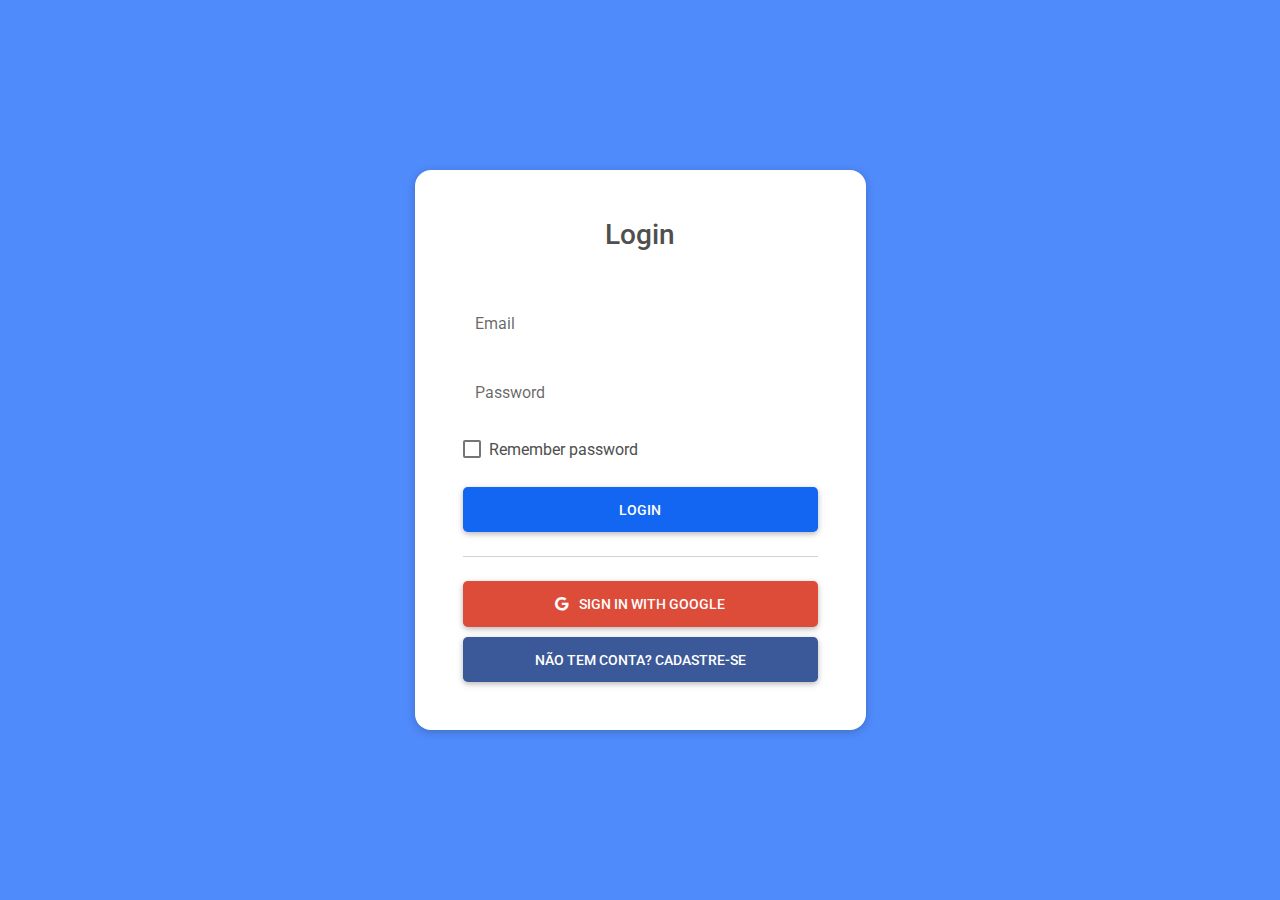
==== Reposit-rio-ST2-Atividade-02--main/atividade/Pag Login.html @ 38a1a96a "Add files via upload" ====
<!DOCTYPE html>
<html lang="en">

<head>
  <meta charset="UTF-8" />
  <meta name="viewport" content="width=device-width, initial-scale=1" />
  <meta http-equiv="x-ua-compatible" content="ie=edge" />
  <title>Game Mania - Login</title>
  <!-- MDB icon -->
  <link rel="icon" href="img/mdb-favicon.ico" type="image/x-icon" />
  <!-- Font Awesome -->
  <link rel="stylesheet" href="https://use.fontawesome.com/releases/v5.15.2/css/all.css" />
  <!-- Google Fonts Roboto -->
  <link rel="stylesheet" href="https://fonts.googleapis.com/css2?family=Roboto:wght@300;400;500;700;900&display=swap" />
  <!-- MDB -->
  <link rel="stylesheet" href="src/css/bootstrap-login-form.min.css" />
</head>

<body>
  <!-- Start your project here-->
  <section class="vh-100" style="background-color: #508bfc;">
    <div class="container py-5 h-100">
      <div class="row d-flex justify-content-center align-items-center h-100">
        <div class="col-12 col-md-8 col-lg-6 col-xl-5">
          <div class="card shadow-2-strong" style="border-radius: 1rem;">
            <div class="card-body p-5 text-center">
  
              <h3 class="mb-5">Login</h3>
  
              <div class="form-outline mb-4">
                <input type="email" id="typeEmailX-2" class="form-control form-control-lg" />
                <label class="form-label" for="typeEmailX-2">Email</label>
              </div>
  
              <div class="form-outline mb-4">
                <input type="password" id="typePasswordX-2" class="form-control form-control-lg" />
                <label class="form-label" for="typePasswordX-2">Password</label>
              </div>
  
              <!-- Checkbox -->
              <div class="form-check d-flex justify-content-start mb-4">
                <input
                  class="form-check-input"
                  type="checkbox"
                  value=""
                  id="form1Example3"
                />
                <label class="form-check-label" for="form1Example3"> Remember password </label>
              </div>
  
              <button class="btn btn-primary btn-lg btn-block" type="submit">Login</button>
  
              <hr class="my-4">
  
              <button class="btn btn-lg btn-block btn-primary" style="background-color: #dd4b39;" type="submit"><i class="fab fa-google me-2"></i> Sign in with google</button>
              <a href="Cadastro do Site Atividade 2.html"><button class="btn btn-primary btn-lg btn-block" style="background-color: #3b5998; margin-top: 10px;" type="submit">Não tem conta? Cadastre-se</button></a>
              
  
            </div>
          </div>
        </div>
      </div>
    </div>
  </section>
  <!-- End your project here-->

  <!-- MDB -->
  <script type="text/javascript" src="js/mdb.min.js"></script>
  <!-- Custom scripts -->
  <script type="text/javascript"></script>
</body>

</html>
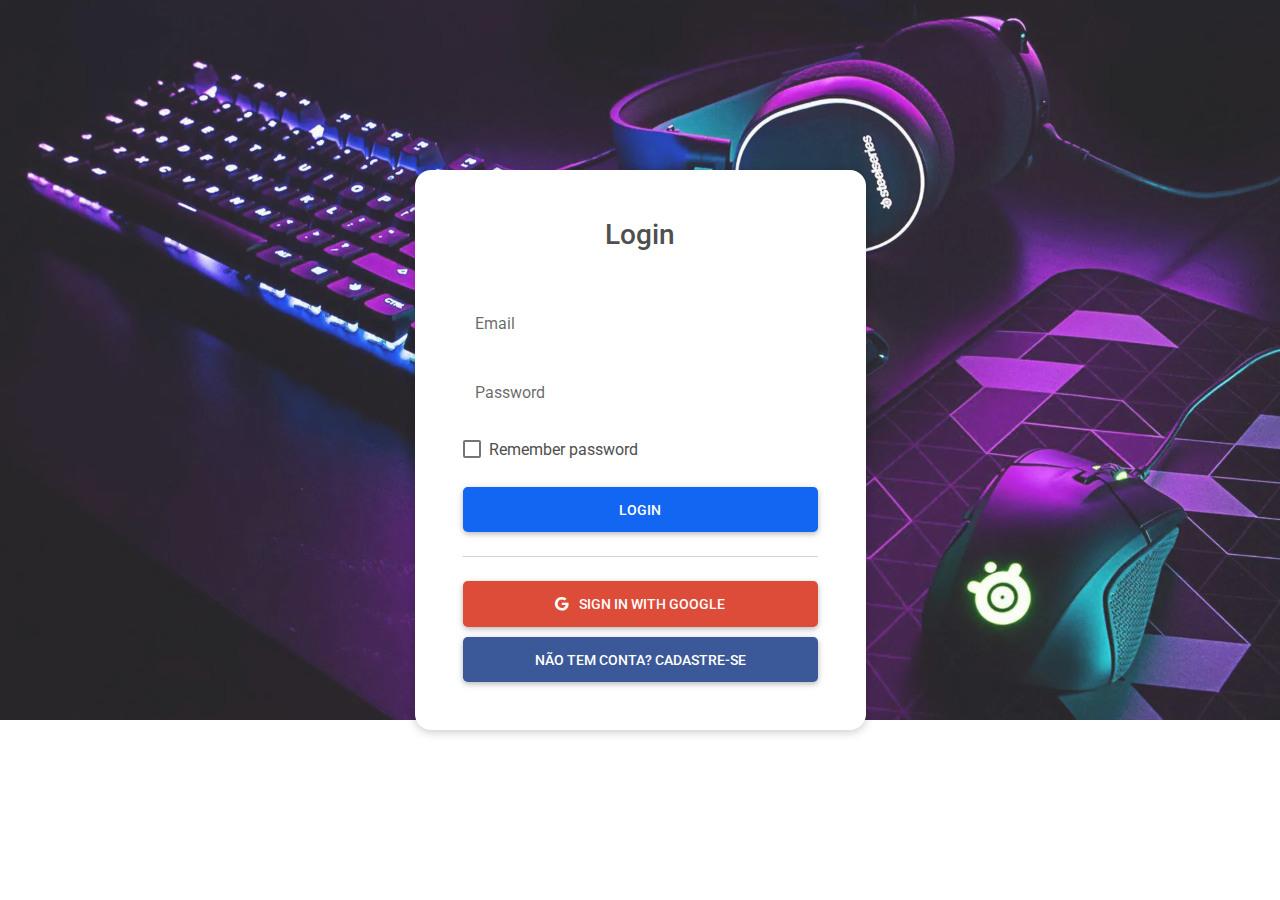
==== commit 373b9e4f: "Add files via upload" ====
--- a/Reposit-rio-ST2-Atividade-02--main/atividade/Pag Login.html
+++ b/Reposit-rio-ST2-Atividade-02--main/atividade/Pag Login.html
@@ -13,22 +13,28 @@
   <!-- Google Fonts Roboto -->
   <link rel="stylesheet" href="https://fonts.googleapis.com/css2?family=Roboto:wght@300;400;500;700;900&display=swap" />
   <!-- MDB -->
-  <link rel="stylesheet" href="src/css/bootstrap-login-form.min.css" />
+  <link rel="stylesheet" href="src/css/login.css" />
+  
 </head>
 
 <body>
+  <div class="demo-wrap">
+    <img
+      class="demo-bg"
+      src="src/images/Imagem_para_Login.webp"
+      alt="">
   <!-- Start your project here-->
-  <section class="vh-100" style="background-color: #508bfc;">
+  <section class="vh-100">
     <div class="container py-5 h-100">
       <div class="row d-flex justify-content-center align-items-center h-100">
         <div class="col-12 col-md-8 col-lg-6 col-xl-5">
-          <div class="card shadow-2-strong" style="border-radius: 1rem;">
+          <div class="card shadow-2-strong" id="teste">
             <div class="card-body p-5 text-center">
   
               <h3 class="mb-5">Login</h3>
   
               <div class="form-outline mb-4">
-                <input type="email" id="typeEmailX-2" class="form-control form-control-lg" />
+                <input type="email" id="typeEmailX-2" class="form-control form-control-lg " />
                 <label class="form-label" for="typeEmailX-2">Email</label>
               </div>
   
@@ -53,7 +59,7 @@
               <hr class="my-4">
   
               <button class="btn btn-lg btn-block btn-primary" style="background-color: #dd4b39;" type="submit"><i class="fab fa-google me-2"></i> Sign in with google</button>
-              <a href="Cadastro do Site Atividade 2.html"><button class="btn btn-primary btn-lg btn-block" style="background-color: #3b5998; margin-top: 10px;" type="submit">Não tem conta? Cadastre-se</button></a>
+              <a href="aba_cadas.html"><button class="btn btn-primary btn-lg btn-block" style="background-color: #3b5998; margin-top: 10px;" type="submit">Não tem conta? Cadastre-se</button></a>
               
   
             </div>
